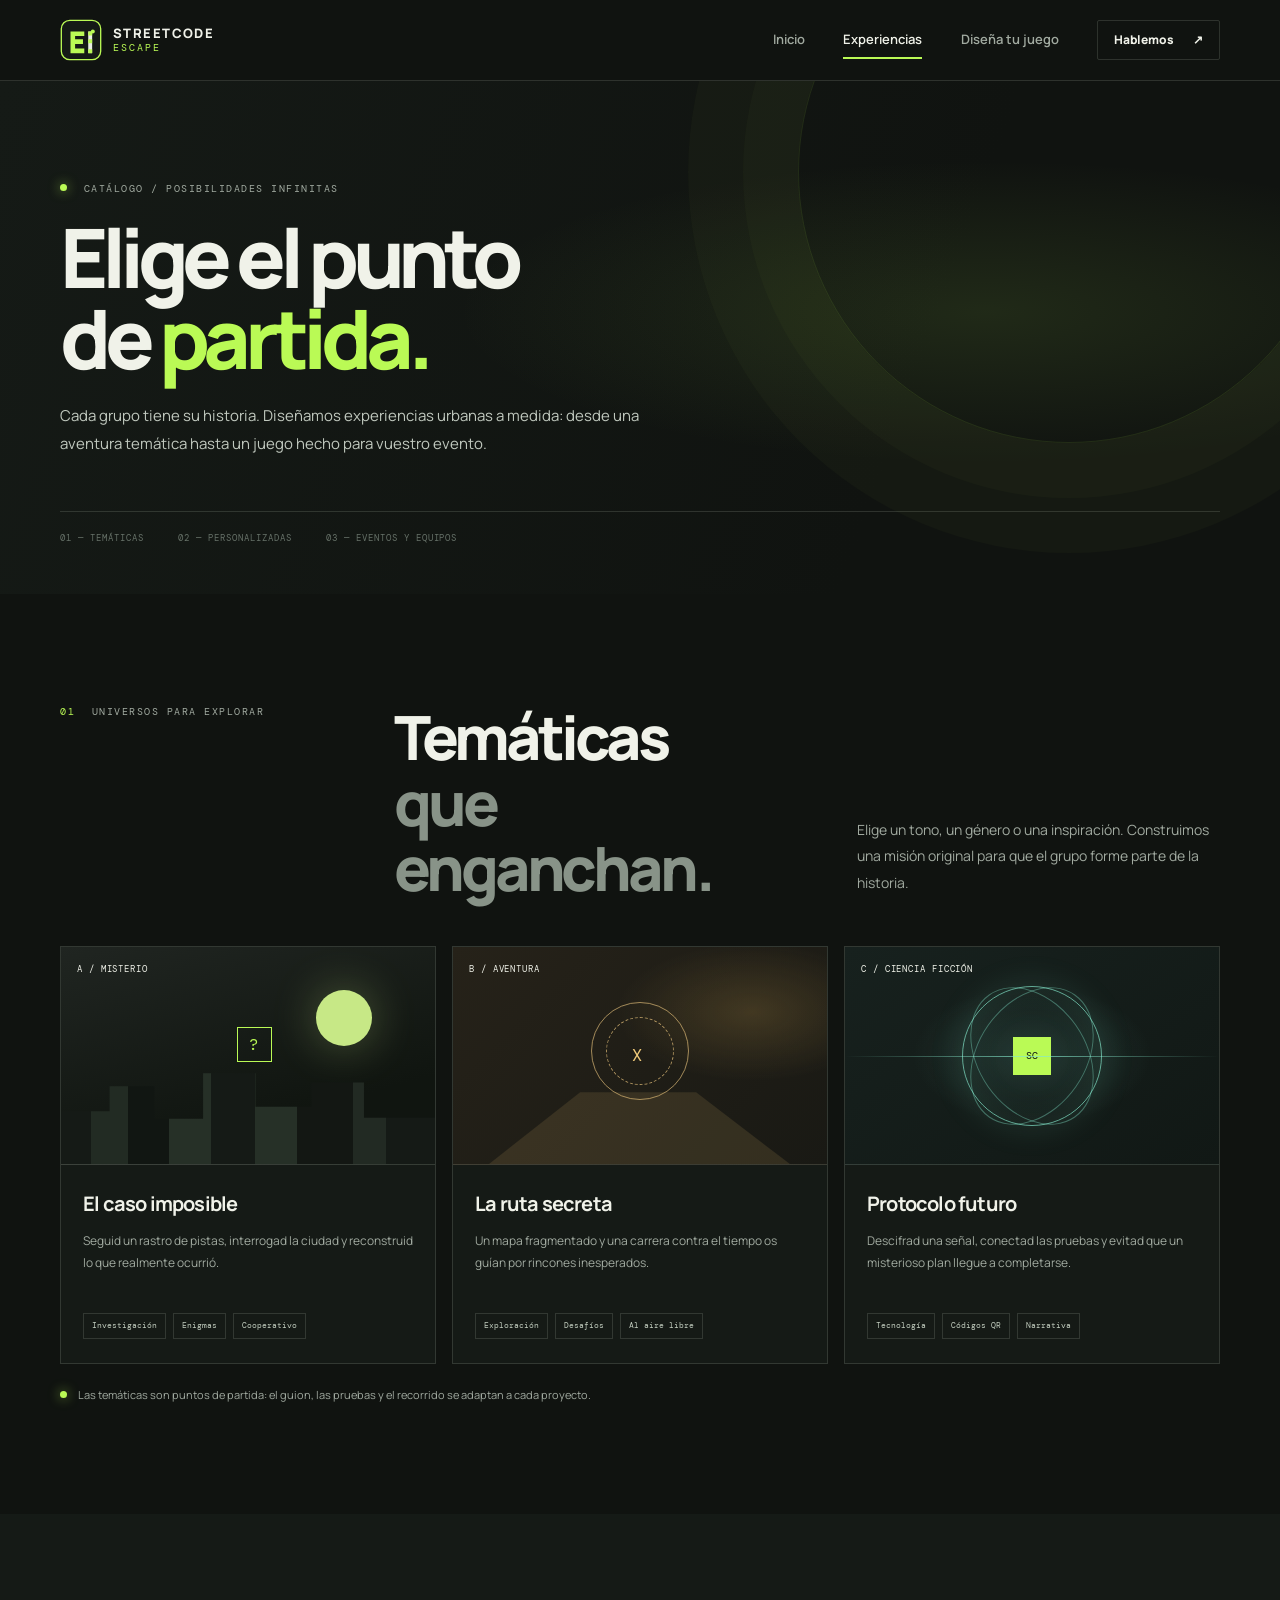
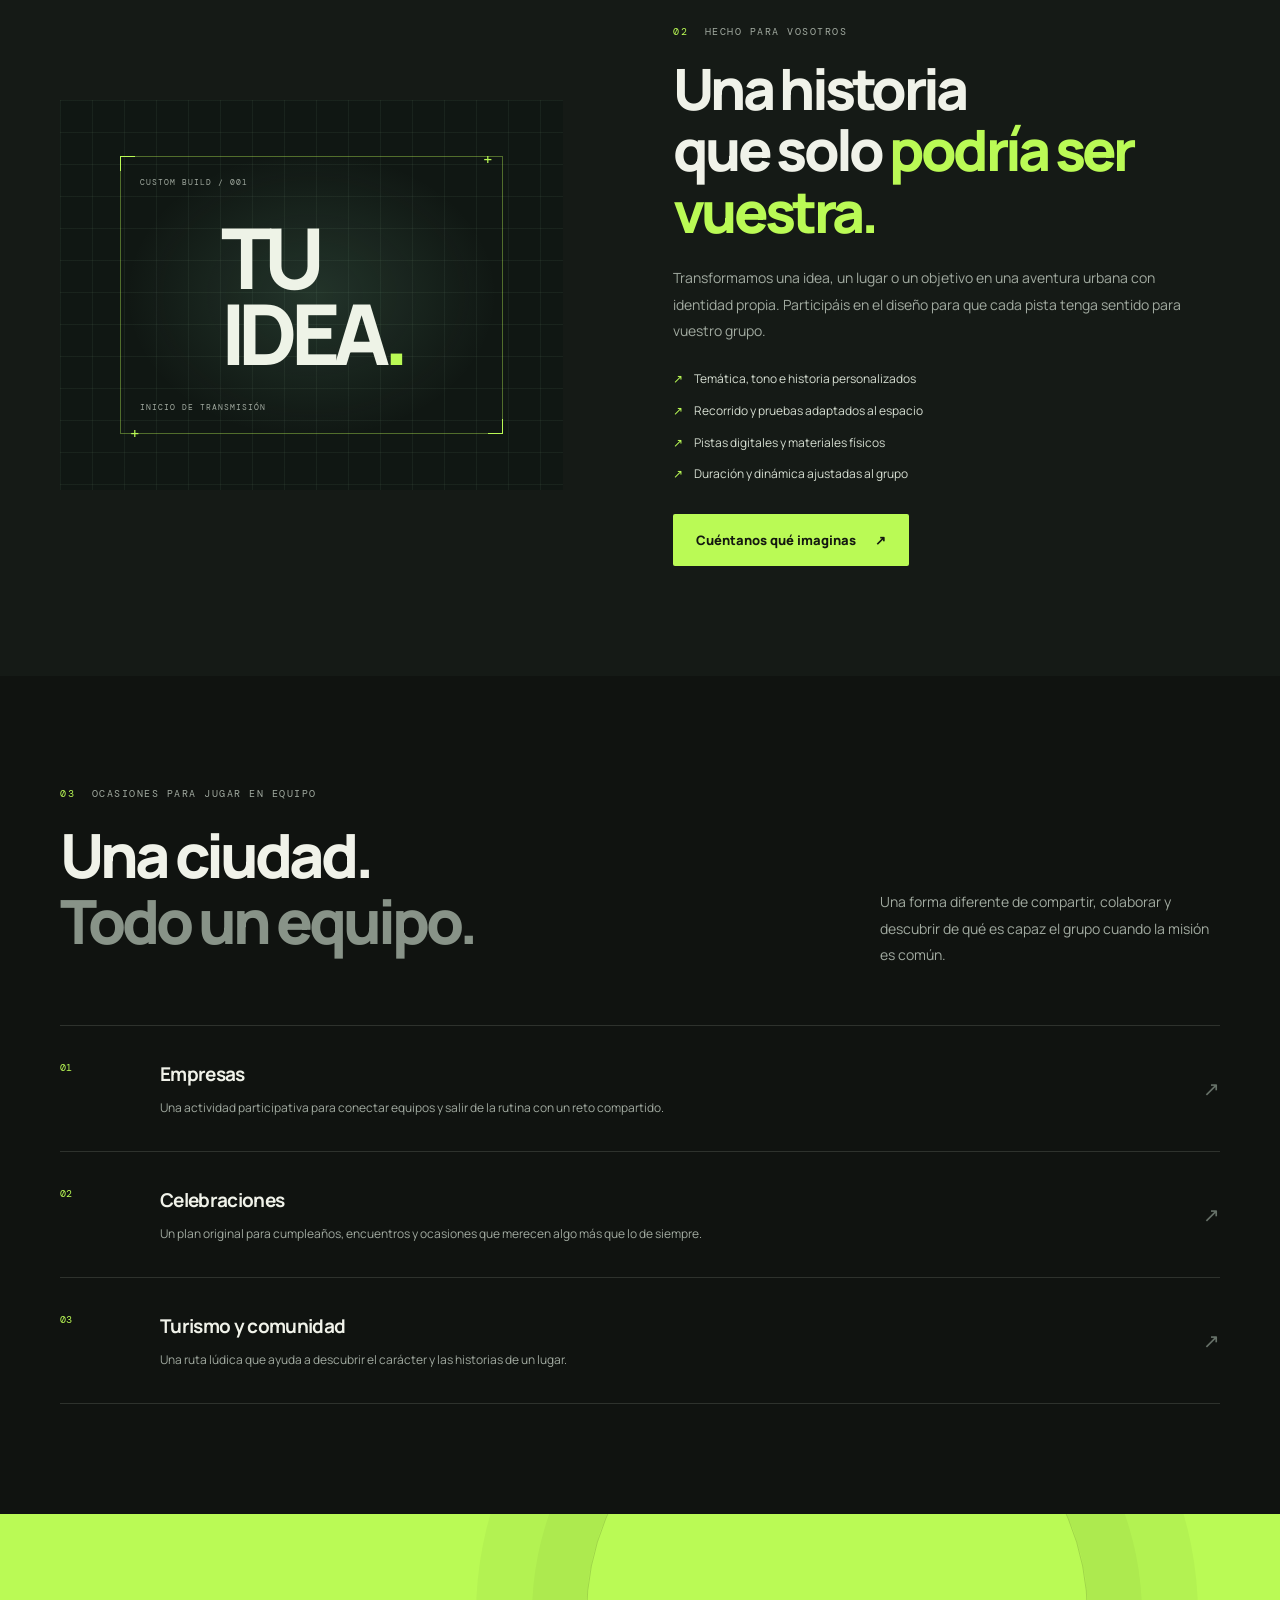
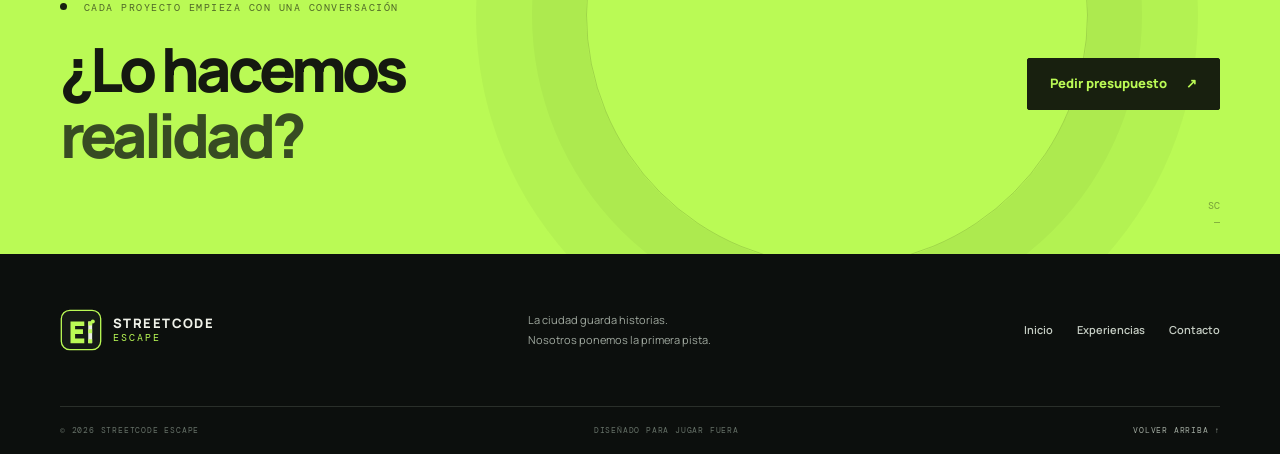
==== catalogo.html @ 69c8ee22 "Initial StreetCode Escape website Co-authored-by: Copilot <223556219+Copilot@users.noreply.github.co" ====
<!doctype html>
<html lang="es">
  <head>
    <meta charset="utf-8">
    <meta name="viewport" content="width=device-width, initial-scale=1">
    <meta name="theme-color" content="#101310">
    <meta name="description" content="Explora las opciones de StreetCode Escape: aventuras temáticas, juegos personalizados y experiencias para empresas y eventos.">
    <title>Experiencias | StreetCode Escape</title>
    <link rel="icon" href="assets/img/streetcode-mark.svg" type="image/svg+xml">
    <link rel="preconnect" href="https://fonts.googleapis.com">
    <link rel="preconnect" href="https://fonts.gstatic.com" crossorigin>
    <link href="https://fonts.googleapis.com/css2?family=DM+Mono:wght@400;500&family=Manrope:wght@400;500;600;700;800&display=swap" rel="stylesheet">
    <link rel="stylesheet" href="css/style.css">
    <script src="js/main.js" defer></script>
  </head>
  <body>
    <a class="skip-link" href="#contenido">Saltar al contenido</a>
    <header class="site-header">
      <div class="container header-inner">
        <a class="brand" href="index.html" aria-label="StreetCode Escape, inicio"><img class="brand-mark" src="assets/img/streetcode-mark.svg" alt="" width="42" height="42"><span class="brand-name">STREETCODE<span>ESCAPE</span></span></a>
        <button class="menu-toggle" type="button" aria-expanded="false" aria-controls="site-nav" aria-label="Abrir menú"><span></span><span></span><span></span></button>
        <nav class="site-nav" id="site-nav" aria-label="Navegación principal"><a class="nav-link" href="index.html">Inicio</a><a class="nav-link is-current" href="catalogo.html" aria-current="page">Experiencias</a><a class="nav-link" href="contacto.html">Diseña tu juego</a><a class="button button-small button-outline nav-cta" href="contacto.html">Hablemos <span aria-hidden="true">↗</span></a></nav>
      </div>
    </header>
    <main id="contenido">
      <section class="page-hero">
        <div class="container page-hero-inner"><p class="eyebrow"><span class="signal-dot"></span> CATÁLOGO / POSIBILIDADES INFINITAS</p><h1>Elige el punto<br>de <span class="text-accent">partida.</span></h1><p class="hero-lede">Cada grupo tiene su historia. Diseñamos experiencias urbanas a medida: desde una aventura temática hasta un juego hecho para vuestro evento.</p><div class="page-hero-meta"><span>01 — TEMÁTICAS</span><span>02 — PERSONALIZADAS</span><span>03 — EVENTOS Y EQUIPOS</span></div></div>
      </section>
      <section class="catalog-section section-pad" id="tematicas">
        <div class="container">
          <div class="catalog-block-heading" data-reveal><p class="eyebrow"><span>01</span> UNIVERSOS PARA EXPLORAR</p><h2>Temáticas<br><span class="text-muted">que enganchan.</span></h2><p class="section-copy">Elige un tono, un género o una inspiración. Construimos una misión original para que el grupo forme parte de la historia.</p></div>
          <div class="catalog-grid">
            <article class="catalog-card"><span class="catalog-index">A / MISTERIO</span><div class="catalog-visual catalog-visual-mystery"><span class="visual-moon"></span><span class="visual-building"></span><span class="visual-signal">?</span></div><div class="catalog-card-copy"><h3>El caso imposible</h3><p>Seguid un rastro de pistas, interrogad la ciudad y reconstruid lo que realmente ocurrió.</p><ul class="tag-list"><li>Investigación</li><li>Enigmas</li><li>Cooperativo</li></ul></div></article>
            <article class="catalog-card"><span class="catalog-index">B / AVENTURA</span><div class="catalog-visual catalog-visual-adventure"><span class="adventure-sun"></span><span class="adventure-path"></span><span class="adventure-marker">X</span></div><div class="catalog-card-copy"><h3>La ruta secreta</h3><p>Un mapa fragmentado y una carrera contra el tiempo os guían por rincones inesperados.</p><ul class="tag-list"><li>Exploración</li><li>Desafíos</li><li>Al aire libre</li></ul></div></article>
            <article class="catalog-card"><span class="catalog-index">C / CIENCIA FICCIÓN</span><div class="catalog-visual catalog-visual-future"><span class="future-ring"></span><span class="future-core">SC</span><span class="future-beam"></span></div><div class="catalog-card-copy"><h3>Protocolo futuro</h3><p>Descifrad una señal, conectad las pruebas y evitad que un misterioso plan llegue a completarse.</p><ul class="tag-list"><li>Tecnología</li><li>Códigos QR</li><li>Narrativa</li></ul></div></article>
          </div>
          <p class="catalog-note"><span class="signal-dot"></span> Las temáticas son puntos de partida: el guion, las pruebas y el recorrido se adaptan a cada proyecto.</p>
        </div>
      </section>
      <section class="custom-section section-pad" id="personalizado">
        <div class="container custom-layout">
          <div class="custom-art" aria-hidden="true"><span class="custom-cross cross-one">+</span><span class="custom-cross cross-two">+</span><div class="custom-art-frame"><span class="custom-art-label">CUSTOM BUILD / 001</span><span class="custom-art-big">TU<br>IDEA<span>.</span></span><span class="custom-art-bottom">INICIO DE TRANSMISIÓN</span></div></div>
          <div class="custom-copy" data-reveal><p class="eyebrow"><span>02</span> HECHO PARA VOSOTROS</p><h2>Una historia<br>que solo <span class="text-accent">podría ser vuestra.</span></h2><p class="section-copy">Transformamos una idea, un lugar o un objetivo en una aventura urbana con identidad propia. Participáis en el diseño para que cada pista tenga sentido para vuestro grupo.</p><ul class="check-list"><li>Temática, tono e historia personalizados</li><li>Recorrido y pruebas adaptados al espacio</li><li>Pistas digitales y materiales físicos</li><li>Duración y dinámica ajustadas al grupo</li></ul><a class="button button-primary" href="contacto.html">Cuéntanos qué imaginas <span aria-hidden="true">↗</span></a></div>
        </div>
      </section>
      <section class="events-section section-pad" id="eventos">
        <div class="container">
          <div class="section-heading" data-reveal><div><p class="eyebrow"><span>03</span> OCASIONES PARA JUGAR EN EQUIPO</p><h2>Una ciudad.<br><span class="text-muted">Todo un equipo.</span></h2></div><p class="section-copy">Una forma diferente de compartir, colaborar y descubrir de qué es capaz el grupo cuando la misión es común.</p></div>
          <div class="event-grid">
            <article class="event-card"><span class="event-number">01</span><div><h3>Empresas</h3><p>Una actividad participativa para conectar equipos y salir de la rutina con un reto compartido.</p></div><span class="event-symbol" aria-hidden="true">↗</span></article>
            <article class="event-card"><span class="event-number">02</span><div><h3>Celebraciones</h3><p>Un plan original para cumpleaños, encuentros y ocasiones que merecen algo más que lo de siempre.</p></div><span class="event-symbol" aria-hidden="true">↗</span></article>
            <article class="event-card"><span class="event-number">03</span><div><h3>Turismo y comunidad</h3><p>Una ruta lúdica que ayuda a descubrir el carácter y las historias de un lugar.</p></div><span class="event-symbol" aria-hidden="true">↗</span></article>
          </div>
        </div>
      </section>
      <section class="cta-section"><div class="container cta-inner" data-reveal><div><p class="eyebrow"><span class="signal-dot"></span> CADA PROYECTO EMPIEZA CON UNA CONVERSACIÓN</p><h2>¿Lo hacemos<br><span class="text-accent">realidad?</span></h2></div><a class="button button-primary" href="contacto.html">Pedir presupuesto <span aria-hidden="true">↗</span></a><span class="cta-mark" aria-hidden="true">SC<br>—</span></div></section>
    </main>
    <footer class="site-footer"><div class="container footer-main"><a class="brand footer-brand" href="index.html"><img class="brand-mark" src="assets/img/streetcode-mark.svg" alt="" width="42" height="42"><span class="brand-name">STREETCODE<span>ESCAPE</span></span></a><p>La ciudad guarda historias.<br>Nosotros ponemos la primera pista.</p><nav class="footer-nav" aria-label="Navegación del pie de página"><a href="index.html">Inicio</a><a href="catalogo.html">Experiencias</a><a href="contacto.html">Contacto</a></nav></div><div class="container footer-bottom"><span>© <span data-year>2026</span> STREETCODE ESCAPE</span><span>DISEÑADO PARA JUGAR FUERA</span><a href="#contenido">VOLVER ARRIBA ↑</a></div></footer>
  </body>
</html>
---- css/style.css ----
:root {
  color-scheme: dark;
  --bg: #101310;
  --bg-soft: #151a16;
  --surface: #191e1a;
  --surface-raised: #202720;
  --text: #f0f2e9;
  --muted: #a1aaa0;
  --dim: #667168;
  --accent: #bafa55;
  --accent-strong: #d4ff86;
  --line: rgba(223, 237, 218, .14);
  --mono: "DM Mono", "Courier New", monospace;
  --sans: "Manrope", "Segoe UI", sans-serif;
  --container: 1160px;
}

* { box-sizing: border-box; }
html { scroll-behavior: smooth; scroll-padding-top: 88px; }
body { min-width: 320px; margin: 0; background: var(--bg); color: var(--text); font-family: var(--sans); font-size: 16px; line-height: 1.65; -webkit-font-smoothing: antialiased; }
body.menu-open { overflow: hidden; }
a { color: inherit; text-decoration: none; }
button, input, select, textarea { font: inherit; }
button, a { -webkit-tap-highlight-color: transparent; }
button:focus-visible, a:focus-visible, input:focus-visible, textarea:focus-visible, select:focus-visible { outline: 2px solid var(--accent); outline-offset: 4px; }
::selection { background: var(--accent); color: var(--bg); }
.container { width: min(var(--container), calc(100% - 64px)); margin-inline: auto; }
.skip-link { position: fixed; z-index: 1000; top: 12px; left: 12px; transform: translateY(-150%); padding: 10px 15px; background: var(--accent); color: var(--bg); font-weight: 800; }
.skip-link:focus { transform: translateY(0); }

.site-header { position: relative; z-index: 20; border-bottom: 1px solid var(--line); background: rgba(16, 19, 16, .96); }
.header-inner { min-height: 80px; display: flex; align-items: center; justify-content: space-between; gap: 30px; }
.brand { display: inline-flex; align-items: center; gap: 11px; flex-shrink: 0; }
.brand-mark { width: 42px; height: 42px; }
.brand-name { display: grid; gap: 1px; font-size: 13px; font-weight: 800; letter-spacing: .11em; line-height: 1.15; }
.brand-name span { color: var(--accent); font-family: var(--mono); font-size: 10px; font-weight: 400; letter-spacing: .2em; }
.site-nav { display: flex; align-items: center; gap: clamp(20px, 3vw, 42px); }
.nav-link { position: relative; padding-block: 10px; color: var(--muted); font-size: 13px; font-weight: 600; transition: color .2s ease; }
.nav-link:hover, .nav-link.is-current { color: var(--text); }
.nav-link.is-current::after { position: absolute; right: 0; bottom: 2px; left: 0; height: 2px; background: var(--accent); content: ""; }
.button { min-height: 52px; display: inline-flex; align-items: center; justify-content: center; gap: 19px; padding: 0 22px; border: 1px solid transparent; border-radius: 2px; font-size: 13px; font-weight: 800; transition: background .2s ease, border-color .2s ease, color .2s ease, transform .2s ease; }
.button:hover { transform: translateY(-2px); }
.button-primary { background: var(--accent); color: #141810; }
.button-primary:hover { background: var(--accent-strong); }
.button-outline { border-color: var(--line); color: var(--text); }
.button-outline:hover { border-color: var(--accent); color: var(--accent); }
.button-small { min-height: 40px; padding-inline: 16px; font-size: 12px; }
.menu-toggle { display: none; }

.hero { position: relative; overflow: hidden; min-height: 650px; display: flex; flex-direction: column; justify-content: center; border-bottom: 1px solid var(--line); }
.hero-grid { position: absolute; inset: 0 0 0 41%; opacity: .23; background-image: linear-gradient(rgba(179, 250, 85, .09) 1px, transparent 1px), linear-gradient(90deg, rgba(179, 250, 85, .09) 1px, transparent 1px); background-size: 58px 58px; mask-image: linear-gradient(90deg, transparent, black 38%, black); }
.hero::after { position: absolute; inset: 0; background: radial-gradient(ellipse at 77% 47%, rgba(109, 151, 53, .12), transparent 39%), linear-gradient(90deg, var(--bg) 0%, rgba(16, 19, 16, .97) 31%, rgba(16, 19, 16, .23) 100%); content: ""; pointer-events: none; }
.hero-layout { position: relative; z-index: 1; display: grid; grid-template-columns: 1fr .93fr; align-items: center; gap: 34px; padding-block: 70px 96px; }
.hero-copy { position: relative; z-index: 2; max-width: 590px; }
.eyebrow { margin: 0 0 20px; color: var(--muted); font-family: var(--mono); font-size: 10px; letter-spacing: .15em; line-height: 1.6; }
.eyebrow > span:first-child:not(.signal-dot) { margin-right: 9px; color: var(--accent); }
.signal-dot { display: inline-block; width: 7px; height: 7px; margin-right: 9px; border-radius: 50%; background: var(--accent); box-shadow: 0 0 12px rgba(186, 250, 85, .65); vertical-align: 1px; }
h1, h2, h3, p { margin-top: 0; }
h1, h2, h3 { text-wrap: balance; }
.hero h1, .page-hero h1 { margin-bottom: 23px; font-size: clamp(56px, 7.2vw, 92px); font-weight: 800; letter-spacing: -.075em; line-height: .99; }
.text-accent { color: var(--accent); }
.text-muted { color: #889388; }
.hero-lede { max-width: 500px; margin-bottom: 30px; color: #c0c8be; font-size: 15px; line-height: 1.85; }
.hero-actions { display: flex; flex-wrap: wrap; align-items: center; gap: 26px; }
.text-link { display: inline-flex; align-items: center; gap: 12px; color: #e2e8de; font-size: 12px; font-weight: 700; transition: color .2s ease; }
.text-link:hover, .card-link:hover { color: var(--accent); }
.hero-note { display: flex; align-items: center; gap: 12px; margin-top: 48px; color: var(--muted); font-family: var(--mono); font-size: 10px; }
.note-line { width: 34px; height: 1px; background: var(--accent); }
.hero-visual { position: relative; min-height: 450px; }
.visual-orbit { position: absolute; top: 50%; left: 50%; border: 1px solid rgba(186, 250, 85, .15); border-radius: 50%; transform: translate(-50%, -50%); }
.orbit-one { width: 390px; height: 390px; }
.orbit-two { width: 270px; height: 270px; border-style: dashed; opacity: .65; }
.route { position: absolute; height: 1px; transform-origin: left; background: linear-gradient(90deg, rgba(186, 250, 85, .8), rgba(186, 250, 85, .14)); }
.route-one { top: 28%; left: 19%; width: 59%; transform: rotate(32deg); }
.route-two { top: 72%; left: 19%; width: 61%; transform: rotate(-29deg); }
.route-three { top: 27%; left: 78%; width: 43%; transform: rotate(105deg); }
.map-pin { position: absolute; z-index: 1; width: 38px; height: 38px; display: grid; place-items: center; border: 1px solid var(--accent); border-radius: 50%; background: var(--bg); color: var(--accent); font-family: var(--mono); font-size: 10px; box-shadow: 0 0 24px rgba(186, 250, 85, .19); }
.pin-one { top: 22%; left: 17%; }
.pin-two { top: 68%; left: 77%; }
.pin-three { top: 14%; left: 75%; }
.qr-card { position: absolute; z-index: 2; top: 50%; left: 50%; width: 252px; padding: 14px; border: 1px solid rgba(207, 228, 194, .27); background: rgba(23, 29, 23, .95); box-shadow: 0 25px 90px rgba(0, 0, 0, .43); transform: translate(-50%, -50%) rotate(-3deg); }
.qr-card-top, .qr-card-bottom { display: flex; justify-content: space-between; gap: 8px; color: var(--muted); font-family: var(--mono); font-size: 7px; letter-spacing: .07em; }
.qr-live { color: var(--accent); }
.qr-art { position: relative; width: 178px; height: 178px; margin: 16px auto; overflow: hidden; background: #e8eddf; }
.qr-art::before { position: absolute; inset: 0; background-image: linear-gradient(90deg, transparent 48%, rgba(18, 27, 18, .12) 49%, rgba(18, 27, 18, .12) 52%, transparent 53%), linear-gradient(transparent 48%, rgba(18, 27, 18, .12) 49%, rgba(18, 27, 18, .12) 52%, transparent 53%); background-size: 16px 16px; content: ""; }
.qr-corner { position: absolute; z-index: 1; width: 38px; height: 38px; border: 7px solid #172019; }
.qr-corner::after { position: absolute; inset: 6px; background: #172019; content: ""; }
.corner-tl { top: 12px; left: 12px; }
.corner-tr { top: 12px; right: 12px; }
.corner-bl { bottom: 12px; left: 12px; }
.qr-pixels { position: absolute; top: 62px; right: 15px; bottom: 15px; left: 62px; background: repeating-conic-gradient(#172019 0 25%, transparent 0 50%) 0 0 / 16px 16px; }
.qr-center { position: absolute; z-index: 2; top: 50%; left: 50%; width: 32px; height: 32px; display: grid; place-items: center; border: 2px solid #172019; background: var(--accent); color: #172019; font-size: 10px; font-weight: 800; transform: translate(-50%, -50%); }
.visual-crosshair { position: absolute; color: var(--accent); font-family: var(--mono); font-size: 19px; opacity: .8; }
.crosshair-one { top: 14%; right: 19%; }
.crosshair-two { bottom: 13%; left: 12%; }
.map-label { position: absolute; display: grid; gap: 3px; color: var(--dim); font-family: var(--mono); font-size: 8px; letter-spacing: .09em; }
.map-label span { color: var(--muted); }
.map-label-top { top: 5%; left: 28%; }
.map-label-bottom { right: 4%; bottom: 6%; }
.map-label-bottom span { color: var(--accent); }
.hero-bottom { position: absolute; z-index: 2; right: 0; bottom: 0; left: 0; display: flex; align-items: center; justify-content: space-between; padding-block: 19px; border-top: 1px solid var(--line); color: var(--dim); font-family: var(--mono); font-size: 8px; letter-spacing: .12em; }
.scroll-mark { color: var(--accent); font-size: 15px; }

.section-pad { padding-block: 110px; }
.intro-section { background: #151a16; }
.intro-layout { display: grid; grid-template-columns: .75fr 1.5fr .7fr; align-items: start; gap: 44px; }
.section-index { padding-top: 9px; }
.intro-layout h2, .section-heading h2, .catalog-block-heading h2, .custom-copy h2, .contact-aside h2, .cta-inner h2 { margin-bottom: 23px; font-size: clamp(38px, 5vw, 61px); font-weight: 800; letter-spacing: -.065em; line-height: 1.08; }
.section-copy { max-width: 520px; margin-bottom: 0; color: var(--muted); font-size: 14px; line-height: 1.9; }
.intro-aside { align-self: end; padding-top: 23px; border-top: 1px solid var(--line); }
.aside-symbol { color: var(--accent); font-size: 24px; }
.intro-aside p, .contact-aside-note p { margin: 12px 0 0; color: #c5cec2; font-size: 12px; line-height: 1.8; }
.how-section { background: var(--bg); }
.section-heading { display: flex; align-items: end; justify-content: space-between; gap: 40px; margin-bottom: 48px; }
.section-heading .section-copy { max-width: 340px; padding-bottom: 8px; }
.steps-grid { display: grid; grid-template-columns: repeat(4, 1fr); border: 1px solid var(--line); }
.step-card { position: relative; min-height: 292px; padding: 26px 23px 24px; border-right: 1px solid var(--line); transition: background .25s ease; }
.step-card:last-child { border-right: 0; }
.step-card:hover { background: var(--surface); }
.step-number { color: var(--dim); font-family: var(--mono); font-size: 9px; letter-spacing: .12em; }
.step-icon { position: relative; width: 54px; height: 54px; display: grid; place-items: center; margin-block: 31px 25px; border: 1px solid rgba(186, 250, 85, .46); color: var(--accent); }
.icon-qr { grid-template-columns: 12px 12px; grid-template-rows: 12px 12px; gap: 5px; align-content: center; justify-content: center; }
.icon-qr span { width: 12px; height: 12px; border: 3px solid var(--accent); }
.icon-qr span:nth-child(4) { background: var(--accent); }
.icon-pin span { width: 20px; height: 20px; border: 2px solid var(--accent); border-radius: 50% 50% 50% 0; transform: rotate(-45deg); }
.icon-pin span::after { display: block; width: 6px; height: 6px; margin: 5px; border-radius: 50%; background: var(--accent); content: ""; }
.icon-code { display: flex; gap: 4px; font-family: var(--mono); font-size: 22px; }
.icon-code i { width: 3px; height: 15px; background: var(--accent); }
.icon-flag span { font-size: 24px; }
.step-card h3 { margin-bottom: 10px; font-size: 17px; font-weight: 700; letter-spacing: -.03em; }
.step-card p { max-width: 230px; margin-bottom: 0; color: var(--muted); font-size: 12px; line-height: 1.8; }
.step-arrow { position: absolute; top: 25px; right: 23px; color: var(--dim); font-size: 16px; }

.experience-section { background: #151a16; }
.experience-heading { align-items: end; }
.experience-grid { display: grid; grid-template-columns: repeat(3, 1fr); gap: 16px; }
.experience-card { overflow: hidden; border: 1px solid var(--line); background: #111511; }
.experience-art { position: relative; height: 215px; overflow: hidden; border-bottom: 1px solid var(--line); }
.art-cinema { background: radial-gradient(ellipse at 72% 38%, rgba(202, 137, 57, .27), transparent 27%), linear-gradient(135deg, #23251d, #181915 60%, #30251c); }
.art-orbit { position: absolute; top: 50%; left: 52%; width: 126px; height: 126px; border: 1px solid rgba(232, 174, 88, .7); border-radius: 50%; transform: translate(-50%, -50%); box-shadow: 0 0 36px rgba(232, 174, 88, .13), inset 0 0 25px rgba(232, 174, 88, .12); }
.art-orbit::after { position: absolute; inset: 20px; border: 1px dashed rgba(232, 174, 88, .6); border-radius: 50%; content: ""; }
.art-star { position: absolute; top: 26%; left: 47%; color: #ecc278; font-size: 28px; }
.art-code { position: absolute; right: 14px; bottom: 13px; left: 14px; color: rgba(231, 225, 201, .58); font-family: var(--mono); font-size: 8px; letter-spacing: .12em; }
.art-custom { background: radial-gradient(ellipse at 48% 49%, rgba(129, 232, 203, .14), transparent 29%), linear-gradient(135deg, #15221f, #1a2823 52%, #16201d); }
.custom-ring { position: absolute; top: 50%; left: 51%; width: 142px; height: 142px; border: 1px solid rgba(130, 242, 201, .65); border-radius: 50%; transform: translate(-50%, -50%); box-shadow: 0 0 38px rgba(130, 242, 201, .12); }
.custom-ring::before, .custom-ring::after { position: absolute; inset: 13px -7px; border: 1px solid rgba(130, 242, 201, .32); border-radius: 50%; content: ""; transform: rotate(47deg); }
.custom-ring::after { transform: rotate(-47deg); }
.custom-star { position: absolute; top: 39%; left: 48%; color: #a1f1d0; font-size: 25px; }
.art-team { background: radial-gradient(ellipse at 52% 47%, rgba(150, 130, 255, .16), transparent 38%), linear-gradient(135deg, #191928, #202030 50%, #171721); }
.team-orbit { position: absolute; top: 51%; left: 50%; width: 150px; height: 72px; border: 1px solid rgba(168, 156, 255, .58); border-radius: 50%; transform: translate(-50%, -50%) rotate(-28deg); }
.orbit-b { transform: translate(-50%, -50%) rotate(43deg); }
.team-point { position: absolute; width: 8px; height: 8px; border-radius: 50%; background: #b5aaff; box-shadow: 0 0 16px #9c8bff; }
.point-a { top: 30%; left: 34%; }.point-b { top: 61%; left: 65%; }.point-c { top: 32%; left: 67%; }
.experience-info { position: relative; min-height: 247px; padding: 22px 22px 21px; }
.experience-info > div { padding-right: 36px; }
.experience-info .eyebrow { margin-bottom: 8px; font-size: 8px; }
.experience-info h3 { margin-bottom: 13px; font-size: 20px; letter-spacing: -.045em; }
.experience-info > p { min-height: 61px; margin-bottom: 21px; color: var(--muted); font-size: 12px; line-height: 1.75; }
.experience-number { position: absolute; top: 21px; right: 21px; color: var(--dim); font-family: var(--mono); font-size: 11px; }
.card-link { display: inline-flex; gap: 12px; color: var(--text); font-size: 11px; font-weight: 700; transition: color .2s ease; }

.cta-section { position: relative; overflow: hidden; background: var(--accent); color: #151910; }
.cta-section::after { position: absolute; top: -150px; right: 15%; width: 500px; height: 500px; border: 1px solid rgba(25, 38, 17, .17); border-radius: 50%; box-shadow: 0 0 0 54px rgba(25, 38, 17, .035), 0 0 0 110px rgba(25, 38, 17, .035); content: ""; }
.cta-inner { position: relative; z-index: 1; min-height: 340px; display: flex; align-items: center; justify-content: space-between; gap: 35px; padding-block: 70px; }
.cta-inner .eyebrow { color: rgba(21, 25, 16, .65); }
.cta-inner .signal-dot { background: #17200f; box-shadow: none; }
.cta-inner h2 { margin-bottom: 0; }
.cta-inner .text-accent { color: #374b23; }
.cta-inner .button-primary { border: 1px solid #18200f; background: #18200f; color: var(--accent); }
.cta-inner .button-primary:hover { background: #2b391c; }
.cta-mark { position: absolute; right: 0; bottom: 23px; color: rgba(21, 25, 16, .4); font-family: var(--mono); font-size: 10px; line-height: 1.7; text-align: right; }

.site-footer { background: #0c0f0d; }
.footer-main { min-height: 152px; display: flex; align-items: center; justify-content: space-between; gap: 32px; padding-block: 32px; }
.footer-main > p { margin: 0; color: var(--muted); font-size: 11px; line-height: 1.8; }
.footer-nav { display: flex; gap: 24px; color: #c6cec4; font-size: 11px; font-weight: 600; }
.footer-nav a:hover { color: var(--accent); }
.footer-bottom { display: flex; justify-content: space-between; gap: 20px; padding-block: 17px; border-top: 1px solid var(--line); color: var(--dim); font-family: var(--mono); font-size: 8px; letter-spacing: .1em; }
.footer-bottom a { color: var(--muted); }
.footer-bottom a:hover { color: var(--accent); }

.page-hero { position: relative; overflow: hidden; background: radial-gradient(ellipse at 77% 45%, rgba(143, 194, 75, .13), transparent 38%), linear-gradient(110deg, #151a16, var(--bg) 70%); }
.page-hero::after { position: absolute; top: -180px; right: -60px; width: 540px; height: 540px; border: 1px solid rgba(186, 250, 85, .1); border-radius: 50%; box-shadow: 0 0 0 55px rgba(186, 250, 85, .025), 0 0 0 110px rgba(186, 250, 85, .025); content: ""; }
.page-hero-inner { position: relative; z-index: 1; padding-block: 100px 48px; }
.page-hero h1 { max-width: 800px; font-size: clamp(54px, 7vw, 82px); }
.page-hero .hero-lede { max-width: 610px; }
.page-hero-meta { display: flex; flex-wrap: wrap; gap: 14px 34px; margin-top: 53px; padding-top: 19px; border-top: 1px solid var(--line); color: var(--dim); font-family: var(--mono); font-size: 9px; letter-spacing: .11em; }
.catalog-section { background: var(--bg); }
.catalog-block-heading { display: grid; grid-template-columns: .7fr 1fr .85fr; align-items: end; gap: 35px; margin-bottom: 45px; }
.catalog-block-heading .eyebrow { align-self: start; }
.catalog-block-heading h2 { margin-bottom: 0; }
.catalog-block-heading .section-copy { max-width: 360px; padding-bottom: 5px; }
.catalog-grid { display: grid; grid-template-columns: repeat(3, 1fr); gap: 16px; }
.catalog-card { position: relative; overflow: hidden; border: 1px solid var(--line); background: #151a16; }
.catalog-index { position: absolute; z-index: 1; top: 15px; left: 16px; color: var(--text); font-family: var(--mono); font-size: 9px; letter-spacing: .1em; }
.catalog-visual { position: relative; height: 218px; overflow: hidden; border-bottom: 1px solid var(--line); }
.catalog-visual-mystery { background: linear-gradient(165deg, #202521, #101510 72%); }
.visual-moon { position: absolute; top: 43px; right: 63px; width: 56px; height: 56px; border-radius: 50%; background: #c7e886; box-shadow: 0 0 45px rgba(199, 232, 134, .32); }
.visual-building { position: absolute; right: 0; bottom: 0; left: 0; height: 93px; background: linear-gradient(90deg, #151a16 0 8%, #222b23 8% 18%, #111612 18% 29%, #263027 29% 40%, #151a16 40% 52%, #263027 52% 63%, #131713 63% 78%, #222a23 78% 87%, #151a16 87%); clip-path: polygon(0 43%, 13% 43%, 13% 16%, 25% 16%, 25% 51%, 38% 51%, 38% 2%, 52% 2%, 52% 38%, 67% 38%, 67% 12%, 81% 12%, 81% 50%, 100% 50%, 100% 100%, 0 100%); }
.visual-signal { position: absolute; top: 80px; left: 47%; display: grid; width: 35px; height: 35px; place-items: center; border: 1px solid var(--accent); color: var(--accent); font-family: var(--mono); }
.catalog-visual-adventure { background: radial-gradient(ellipse at 80% 30%, rgba(192, 153, 75, .22), transparent 32%), linear-gradient(135deg, #262219, #191914); }
.adventure-sun { position: absolute; top: 55px; left: 50%; width: 98px; height: 98px; border: 1px solid rgba(232, 195, 125, .65); border-radius: 50%; transform: translateX(-50%); }
.adventure-sun::after { position: absolute; inset: 14px; border: 1px dashed rgba(232, 195, 125, .7); border-radius: 50%; content: ""; }
.adventure-path { position: absolute; right: 0; bottom: -28px; left: 0; height: 100px; background: rgba(221, 186, 112, .13); clip-path: polygon(34% 0, 65% 0, 100% 100%, 0 100%); }
.adventure-marker { position: absolute; top: 94px; left: calc(50% - 8px); color: #f0ca79; font-family: var(--mono); font-size: 17px; }
.catalog-visual-future { background: radial-gradient(ellipse at center, rgba(108, 193, 175, .17), transparent 45%), linear-gradient(145deg, #17211e, #111815); }
.future-ring { position: absolute; top: 50%; left: 50%; width: 140px; height: 140px; border: 1px solid rgba(133, 232, 204, .7); border-radius: 50%; transform: translate(-50%, -50%); box-shadow: 0 0 35px rgba(133, 232, 204, .13), inset 0 0 35px rgba(133, 232, 204, .1); }
.future-ring::before, .future-ring::after { position: absolute; inset: 15px -6px; border: 1px solid rgba(133, 232, 204, .38); border-radius: 50%; content: ""; transform: rotate(55deg); }
.future-ring::after { transform: rotate(-55deg); }
.future-core { position: absolute; top: 50%; left: 50%; display: grid; width: 38px; height: 38px; place-items: center; background: var(--accent); color: #111815; font-family: var(--mono); font-size: 10px; transform: translate(-50%, -50%); }
.future-beam { position: absolute; top: 50%; left: 0; width: 100%; height: 1px; background: linear-gradient(90deg, transparent, rgba(133, 232, 204, .7), transparent); }
.catalog-card-copy { padding: 22px 22px 24px; }
.catalog-card-copy h3 { margin-bottom: 10px; font-size: 20px; letter-spacing: -.04em; }
.catalog-card-copy p { min-height: 64px; margin-bottom: 19px; color: var(--muted); font-size: 12px; line-height: 1.8; }
.tag-list { display: flex; flex-wrap: wrap; gap: 7px; margin: 0; padding: 0; list-style: none; }
.tag-list li { padding: 5px 8px; border: 1px solid var(--line); color: #c3cec0; font-family: var(--mono); font-size: 8px; }
.catalog-note { margin: 22px 0 0; color: var(--muted); font-size: 11px; }
.custom-section { background: #151a16; }
.custom-layout { display: grid; grid-template-columns: .92fr 1fr; align-items: center; gap: clamp(50px, 9vw, 110px); }
.custom-art { position: relative; min-height: 390px; display: grid; place-items: center; overflow: hidden; background: radial-gradient(ellipse at center, rgba(141, 217, 173, .15), transparent 52%), #101713; }
.custom-art::before { position: absolute; inset: 0; background-image: linear-gradient(rgba(176, 227, 185, .06) 1px, transparent 1px), linear-gradient(90deg, rgba(176, 227, 185, .06) 1px, transparent 1px); background-size: 32px 32px; content: ""; }
.custom-art-frame { position: relative; width: 76%; height: 278px; display: flex; flex-direction: column; justify-content: space-between; padding: 19px; border: 1px solid rgba(186, 250, 85, .38); }
.custom-art-frame::before, .custom-art-frame::after { position: absolute; width: 14px; height: 14px; border-color: var(--accent); border-style: solid; content: ""; }
.custom-art-frame::before { top: -1px; left: -1px; border-width: 1px 0 0 1px; }.custom-art-frame::after { right: -1px; bottom: -1px; border-width: 0 1px 1px 0; }
.custom-art-label, .custom-art-bottom { color: var(--muted); font-family: var(--mono); font-size: 8px; letter-spacing: .12em; }
.custom-art-big { align-self: center; color: #eef3e7; font-size: clamp(54px, 8vw, 84px); font-weight: 800; letter-spacing: -.09em; line-height: .9; }
.custom-art-big span { color: var(--accent); }
.custom-cross { position: absolute; z-index: 1; color: var(--accent); font-family: var(--mono); }
.cross-one { top: 12%; right: 14%; }.cross-two { bottom: 11%; left: 14%; }
.custom-copy .eyebrow { margin-bottom: 18px; }
.custom-copy h2 { font-size: clamp(38px, 4.7vw, 57px); }
.custom-copy .section-copy { margin-bottom: 24px; }
.check-list { display: grid; gap: 12px; margin: 0 0 30px; padding: 0; list-style: none; color: #d6ded2; font-size: 12px; }
.check-list li::before { margin-right: 11px; color: var(--accent); content: "↗"; }
.events-section { background: var(--bg); }
.event-grid { border-top: 1px solid var(--line); }
.event-card { min-height: 126px; display: grid; grid-template-columns: 80px 1fr 40px; align-items: center; gap: 20px; border-bottom: 1px solid var(--line); transition: padding .2s ease, background .2s ease; }
.event-card:hover { padding-inline: 12px; background: rgba(255, 255, 255, .018); }
.event-number { align-self: start; padding-top: 34px; color: var(--accent); font-family: var(--mono); font-size: 10px; }
.event-card h3 { margin-bottom: 7px; font-size: 19px; letter-spacing: -.035em; }
.event-card p { max-width: 620px; margin-bottom: 0; color: var(--muted); font-size: 12px; }
.event-symbol { justify-self: end; color: var(--dim); font-size: 20px; }

.contact-hero .page-hero-inner { padding-bottom: 49px; }
.contact-section { background: var(--bg); }
.contact-layout { display: grid; grid-template-columns: .75fr 1.25fr; align-items: start; gap: clamp(44px, 8vw, 100px); }
.contact-aside h2 { margin-bottom: 19px; font-size: clamp(38px, 4.5vw, 54px); }
.contact-aside .section-copy { max-width: 340px; }
.contact-aside-note { max-width: 290px; margin-top: 38px; padding-top: 20px; border-top: 1px solid var(--line); }
.contact-coordinates { display: grid; gap: 6px; margin-top: 55px; color: var(--dim); font-family: var(--mono); font-size: 8px; letter-spacing: .1em; }
.form-panel { padding: clamp(23px, 4vw, 42px); border: 1px solid var(--line); background: #151a16; }
.form-heading { display: flex; justify-content: space-between; gap: 15px; margin-bottom: 29px; padding-bottom: 16px; border-bottom: 1px solid var(--line); }
.form-heading .eyebrow { margin: 0; color: var(--text); }
.form-required { color: var(--dim); font-family: var(--mono); font-size: 8px; letter-spacing: .08em; }
.form-row { display: grid; grid-template-columns: 1fr 1fr; gap: 17px; }
.form-field { min-width: 0; margin-bottom: 20px; }
.form-field label, .form-result label { display: block; margin-bottom: 8px; color: #e6ebe2; font-size: 11px; font-weight: 700; }
.form-field label span, .form-consent label span { color: var(--accent); }
.form-field input, .form-field select, .form-field textarea, .form-result textarea { width: 100%; min-height: 47px; padding: 12px 13px; border: 1px solid rgba(223, 237, 218, .17); border-radius: 0; background: #101410; color: var(--text); font-size: 11px; }
.form-field textarea, .form-result textarea { min-height: 129px; resize: vertical; }
.form-field input::placeholder, .form-field textarea::placeholder { color: #626d63; }
.form-field select:invalid { color: #778177; }
.form-field select option { color: var(--text); }
.form-field input[aria-invalid="true"], .form-field select[aria-invalid="true"], .form-field textarea[aria-invalid="true"] { border-color: #f18e79; }
.field-error { display: block; min-height: 0; margin-top: 5px; color: #ff9d89; font-size: 10px; }
.field-error:empty { display: none; }
.form-consent { display: flex; align-items: flex-start; gap: 10px; margin: 2px 0 0; }
.form-consent input { width: 15px; height: 15px; flex: 0 0 15px; margin: 2px 0 0; accent-color: var(--accent); }
.form-consent label { color: var(--muted); font-size: 10px; line-height: 1.7; }
.form-submit { width: 100%; margin-top: 23px; }
.form-disclaimer { margin: 13px 0 0; color: var(--dim); font-size: 9px; line-height: 1.7; }
.form-status { margin-top: 16px; color: var(--accent); font-size: 12px; }
.form-status:empty { display: none; }
.form-result { margin-top: 20px; padding-top: 19px; border-top: 1px solid var(--line); }
.form-result textarea { min-height: 175px; margin-bottom: 13px; color: #d5dfd2; line-height: 1.7; }
.copy-button { min-height: 42px; }
.copy-status { margin: 8px 0 0; color: var(--accent); font-size: 10px; }

[data-reveal] { opacity: 0; transform: translateY(15px); transition: opacity .6s ease, transform .6s ease; }
[data-reveal].is-visible { opacity: 1; transform: translateY(0); }

@media (max-width: 900px) {
  .hero { min-height: auto; }
  .hero-layout { grid-template-columns: 1fr .75fr; gap: 0; }
  .hero-visual { min-height: 380px; transform: scale(.88); transform-origin: center; }
  .intro-layout { grid-template-columns: 1fr 1.6fr; gap: 25px; }
  .intro-aside { grid-column: 2; max-width: 380px; }
  .steps-grid { grid-template-columns: repeat(2, 1fr); }
  .step-card:nth-child(2) { border-right: 0; }
  .step-card:nth-child(-n+2) { border-bottom: 1px solid var(--line); }
  .experience-grid { gap: 10px; }
  .experience-info { padding-inline: 16px; }
  .experience-info h3 { font-size: 17px; }
  .catalog-block-heading { grid-template-columns: .8fr 1fr; }
  .catalog-block-heading .section-copy { grid-column: 2; }
  .contact-layout { grid-template-columns: .7fr 1.3fr; gap: 40px; }
}
@media (max-width: 680px) {
  html { scroll-padding-top: 72px; }
  .container { width: min(100% - 38px, var(--container)); }
  .header-inner { min-height: 70px; }
  .brand-mark { width: 37px; height: 37px; }
  .menu-toggle { width: 42px; height: 42px; display: flex; flex-direction: column; align-items: center; justify-content: center; gap: 5px; border: 1px solid var(--line); background: transparent; color: var(--text); cursor: pointer; }
  .menu-toggle span { width: 17px; height: 1px; background: var(--text); transition: transform .2s ease, opacity .2s ease; }
  .menu-toggle[aria-expanded="true"] span:first-child { transform: translateY(6px) rotate(45deg); }
  .menu-toggle[aria-expanded="true"] span:nth-child(2) { opacity: 0; }
  .menu-toggle[aria-expanded="true"] span:last-child { transform: translateY(-6px) rotate(-45deg); }
  .site-nav { position: absolute; top: 70px; right: 0; left: 0; display: none; align-items: stretch; gap: 0; padding: 11px 19px 21px; border-bottom: 1px solid var(--line); background: #101310; }
  .site-nav.is-open { display: flex; flex-direction: column; }
  .nav-link { padding: 14px 2px; border-bottom: 1px solid var(--line); }
  .nav-link.is-current::after { display: none; }
  .nav-cta { align-self: flex-start; margin-top: 15px; }
  .hero::after { background: linear-gradient(90deg, rgba(16, 19, 16, .93), rgba(16, 19, 16, .4)), linear-gradient(0deg, var(--bg), transparent 45%); }
  .hero-grid { inset: 0; }
  .hero-layout { grid-template-columns: 1fr; gap: 0; padding-block: 63px 58px; }
  .hero-copy { max-width: 540px; }
  .hero h1 { font-size: clamp(57px, 14vw, 78px); }
  .hero-lede { font-size: 13px; }
  .hero-actions { align-items: flex-start; gap: 18px 23px; }
  .hero-visual { min-height: 310px; margin-top: 20px; transform: scale(.8); transform-origin: center top; }
  .hero-note { margin-top: 31px; }
  .hero-bottom { gap: 12px; font-size: 7px; }
  .hero-bottom span:last-child { max-width: 115px; text-align: right; }
  .section-pad { padding-block: 76px; }
  .intro-layout { grid-template-columns: 1fr; gap: 19px; }
  .section-index { margin-bottom: 0; }
  .intro-layout h2, .section-heading h2, .catalog-block-heading h2, .custom-copy h2, .contact-aside h2, .cta-inner h2 { font-size: clamp(38px, 10vw, 52px); }
  .intro-aside { grid-column: auto; }
  .section-heading { align-items: flex-start; flex-direction: column; gap: 16px; margin-bottom: 31px; }
  .section-heading .section-copy { max-width: 440px; }
  .steps-grid { grid-template-columns: 1fr 1fr; }
  .step-card { min-height: 278px; padding: 20px 15px; }
  .step-card h3 { font-size: 15px; }
  .step-card p { font-size: 11px; }
  .step-icon { margin-block: 25px 20px; }
  .experience-heading { align-items: flex-start; }
  .experience-grid { grid-template-columns: 1fr; gap: 13px; }
  .experience-art { height: 205px; }
  .experience-info { min-height: auto; }
  .experience-info > p { min-height: 0; }
  .cta-inner { min-height: 0; align-items: flex-start; flex-direction: column; padding-block: 67px 82px; }
  .cta-inner .button { margin-top: 5px; }
  .cta-mark { bottom: 19px; }
  .footer-main { align-items: flex-start; flex-wrap: wrap; gap: 22px; padding-block: 32px; }
  .footer-main > p { order: 3; width: 100%; }
  .footer-nav { align-self: center; flex-wrap: wrap; gap: 9px 16px; font-size: 10px; }
  .footer-bottom { flex-wrap: wrap; gap: 10px 16px; font-size: 7px; }
  .footer-bottom span:nth-child(2) { display: none; }
  .page-hero-inner { padding-block: 71px 35px; }
  .page-hero h1 { font-size: clamp(52px, 13vw, 72px); }
  .page-hero-meta { gap: 11px 19px; margin-top: 34px; font-size: 8px; }
  .catalog-block-heading { grid-template-columns: 1fr; gap: 13px; margin-bottom: 29px; }
  .catalog-block-heading .section-copy { grid-column: auto; }
  .catalog-grid { grid-template-columns: 1fr; gap: 13px; }
  .catalog-visual { height: 200px; }
  .catalog-card-copy p { min-height: auto; }
  .custom-layout { grid-template-columns: 1fr; gap: 37px; }
  .custom-art { min-height: 320px; }
  .custom-art-frame { height: 230px; }
  .custom-copy { grid-row: 1; }
  .event-card { min-height: 132px; grid-template-columns: 38px 1fr 24px; gap: 9px; }
  .event-number { padding-top: 35px; }
  .event-card h3 { font-size: 16px; }
  .event-card p { font-size: 11px; }
  .contact-layout { grid-template-columns: 1fr; gap: 39px; }
  .contact-aside h2 br { display: none; }
  .contact-coordinates { margin-top: 30px; }
  .form-panel { padding: 21px 17px; }
  .form-row { grid-template-columns: 1fr; gap: 0; }
  .form-heading { flex-direction: column; gap: 5px; }
}
@media (prefers-reduced-motion: reduce) {
  *, *::before, *::after { scroll-behavior: auto !important; animation-duration: .01ms !important; animation-iteration-count: 1 !important; transition-duration: .01ms !important; }
  [data-reveal] { opacity: 1; transform: none; }
}
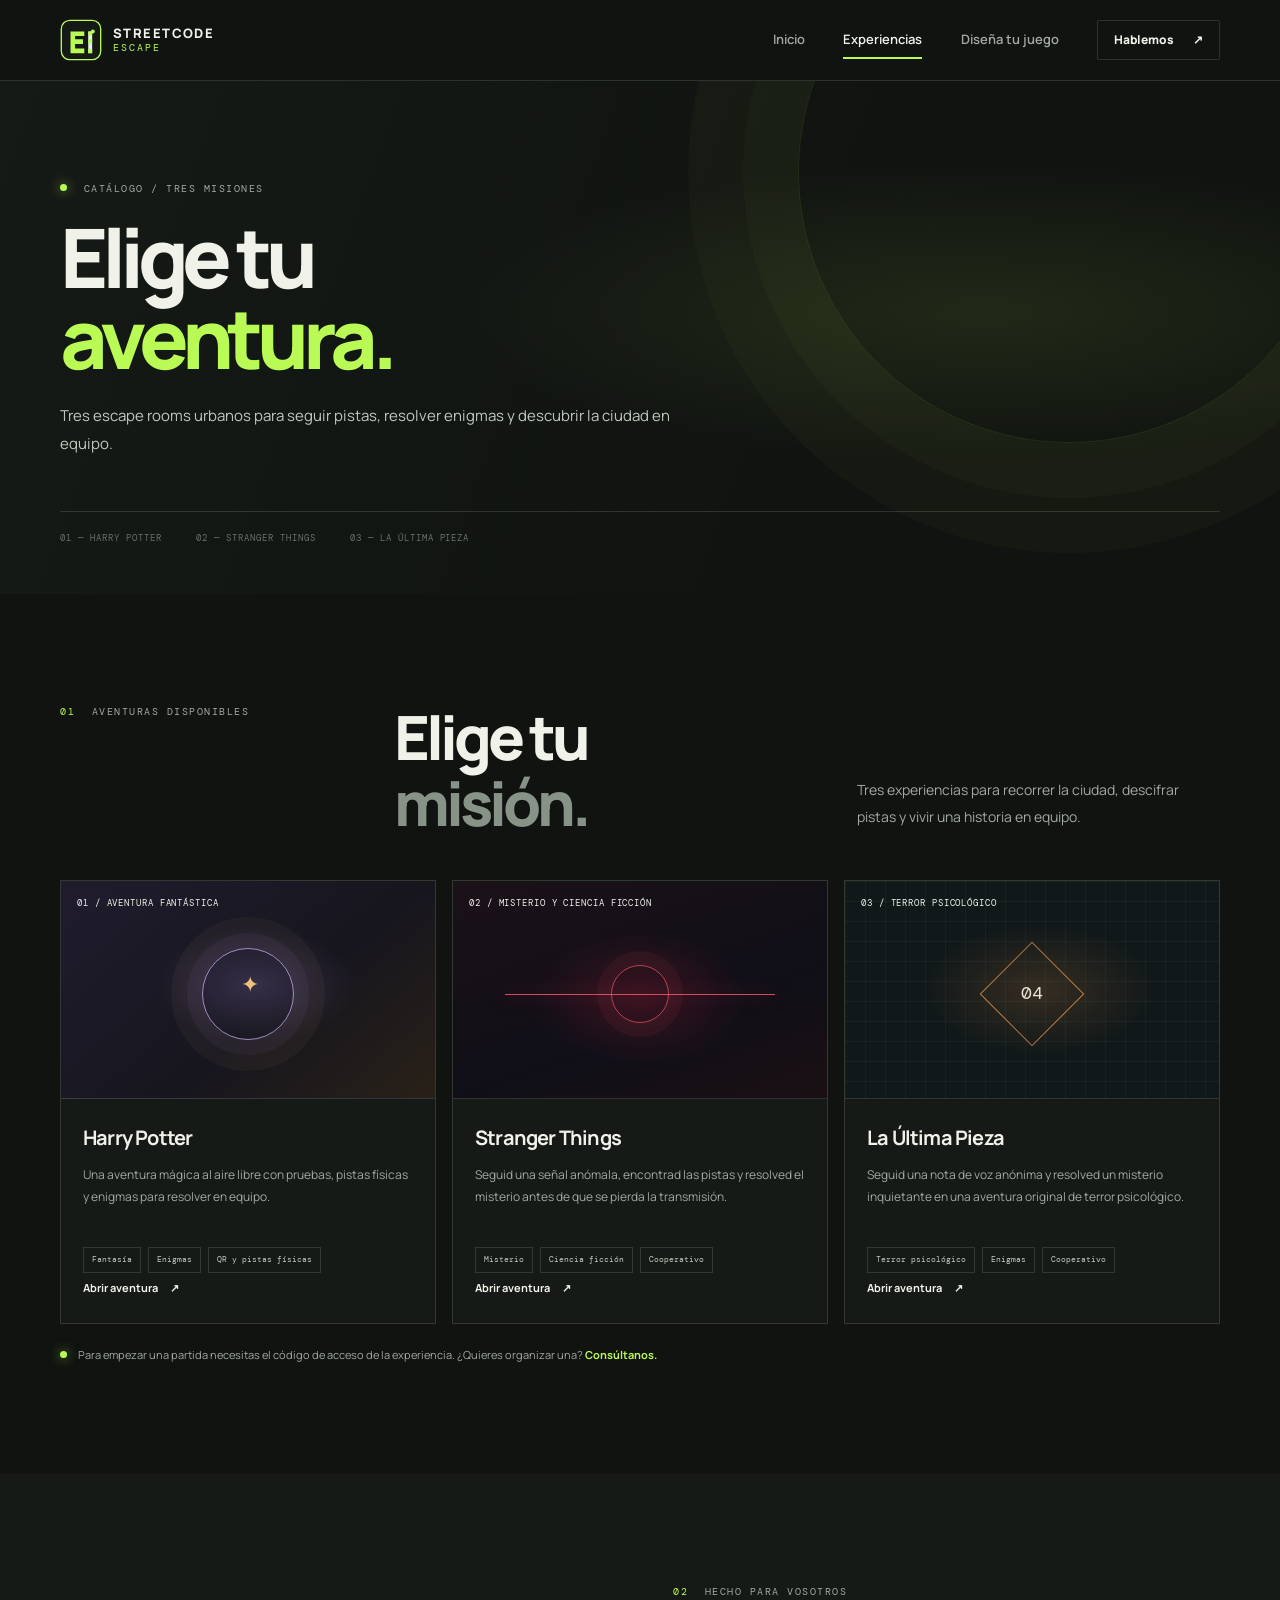
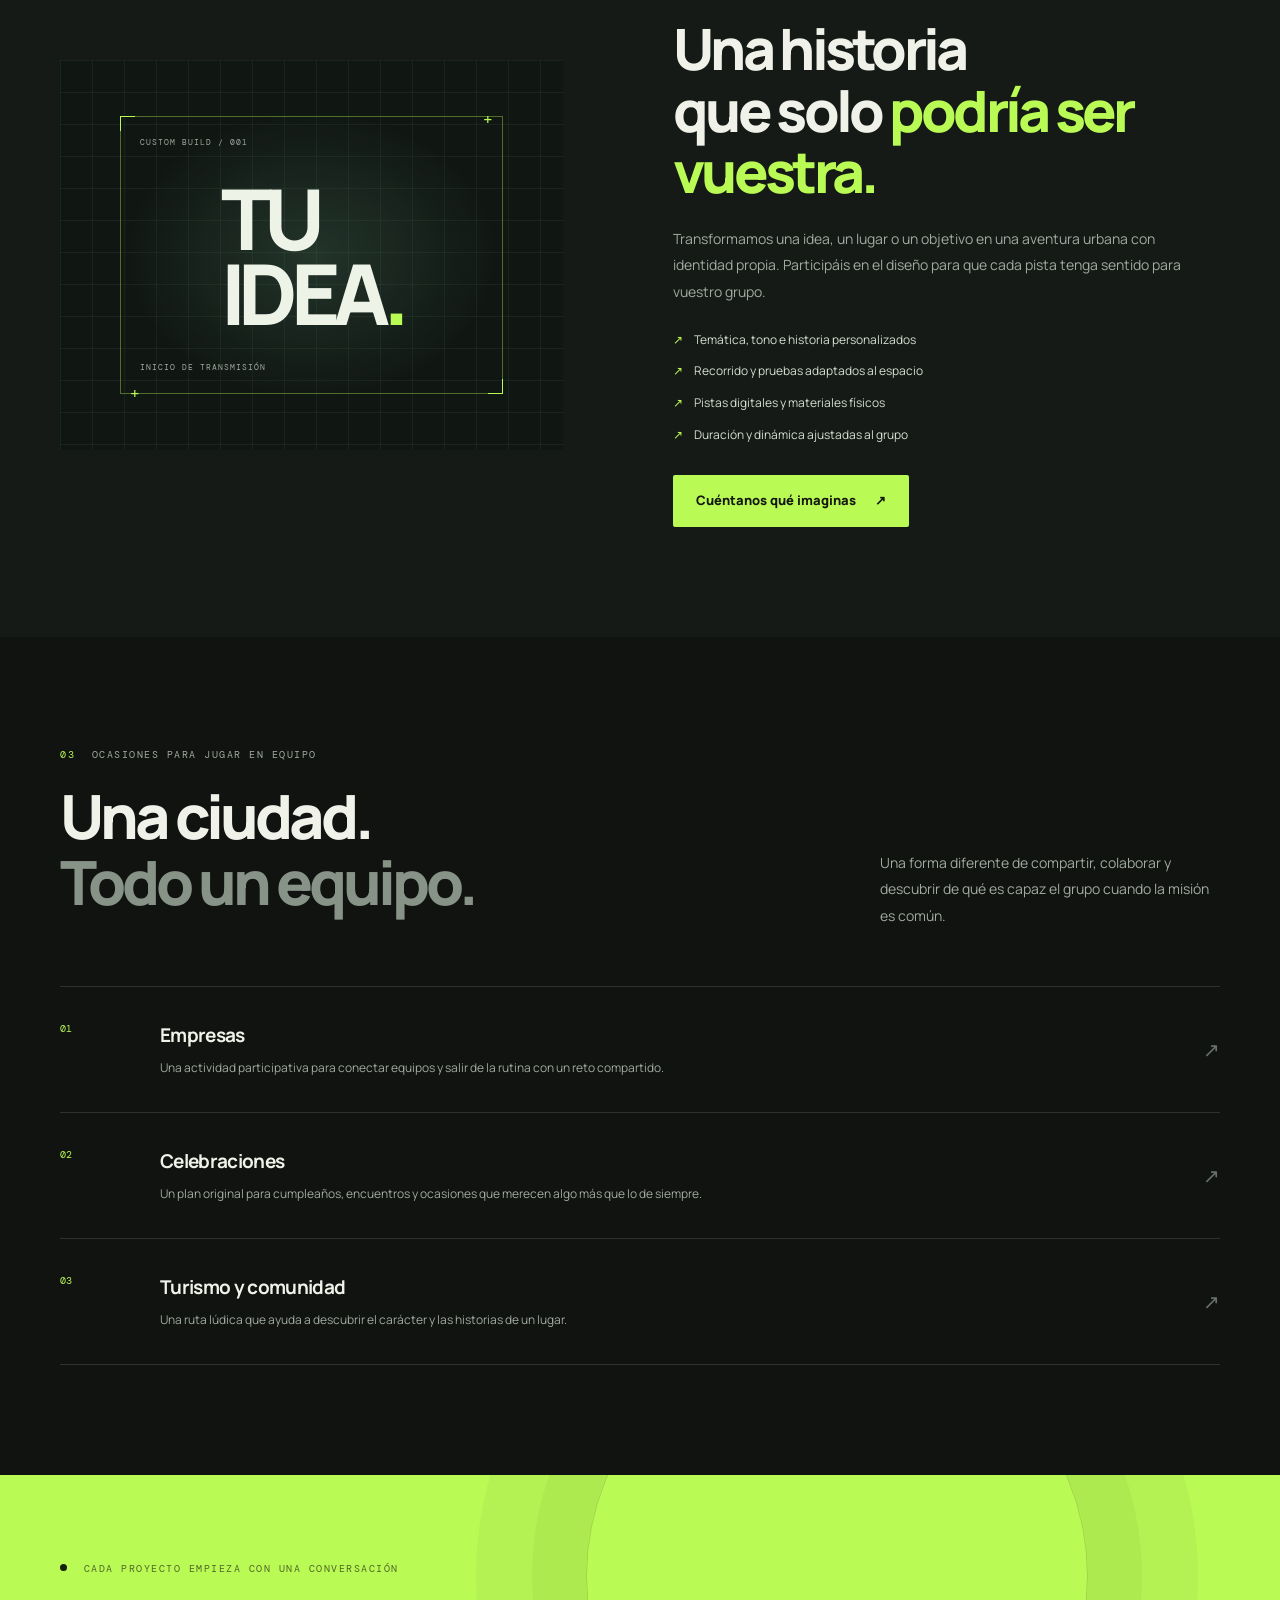
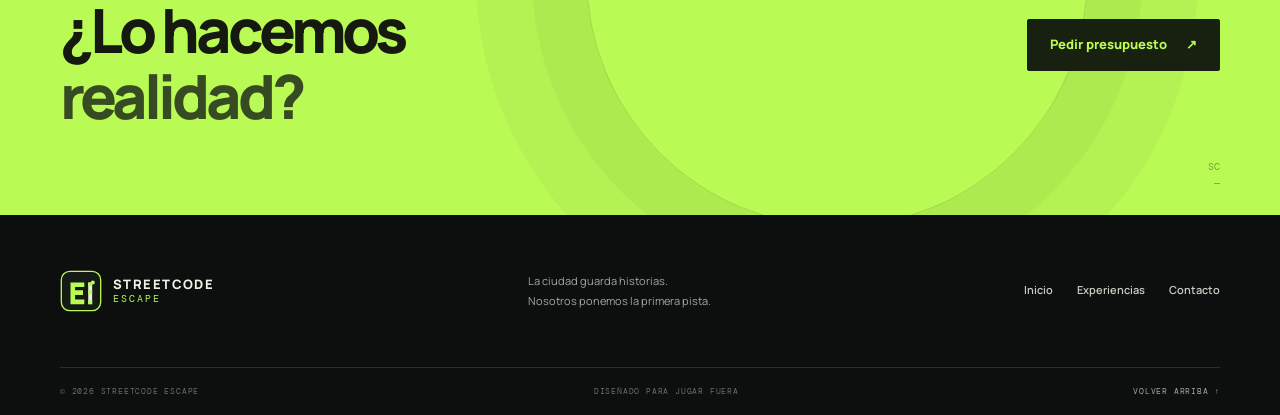
==== commit 1d70e0ce: "Cambios" ====
--- a/catalogo.html
+++ b/catalogo.html
@@ -24,17 +24,17 @@
     </header>
     <main id="contenido">
       <section class="page-hero">
-        <div class="container page-hero-inner"><p class="eyebrow"><span class="signal-dot"></span> CATÁLOGO / POSIBILIDADES INFINITAS</p><h1>Elige el punto<br>de <span class="text-accent">partida.</span></h1><p class="hero-lede">Cada grupo tiene su historia. Diseñamos experiencias urbanas a medida: desde una aventura temática hasta un juego hecho para vuestro evento.</p><div class="page-hero-meta"><span>01 — TEMÁTICAS</span><span>02 — PERSONALIZADAS</span><span>03 — EVENTOS Y EQUIPOS</span></div></div>
+        <div class="container page-hero-inner"><p class="eyebrow"><span class="signal-dot"></span> CATÁLOGO / TRES MISIONES</p><h1>Elige tu<br><span class="text-accent">aventura.</span></h1><p class="hero-lede">Tres escape rooms urbanos para seguir pistas, resolver enigmas y descubrir la ciudad en equipo.</p><div class="page-hero-meta"><span>01 — HARRY POTTER</span><span>02 — STRANGER THINGS</span><span>03 — LA ÚLTIMA PIEZA</span></div></div>
       </section>
       <section class="catalog-section section-pad" id="tematicas">
         <div class="container">
-          <div class="catalog-block-heading" data-reveal><p class="eyebrow"><span>01</span> UNIVERSOS PARA EXPLORAR</p><h2>Temáticas<br><span class="text-muted">que enganchan.</span></h2><p class="section-copy">Elige un tono, un género o una inspiración. Construimos una misión original para que el grupo forme parte de la historia.</p></div>
+          <div class="catalog-block-heading" data-reveal><p class="eyebrow"><span>01</span> AVENTURAS DISPONIBLES</p><h2>Elige tu<br><span class="text-muted">misión.</span></h2><p class="section-copy">Tres experiencias para recorrer la ciudad, descifrar pistas y vivir una historia en equipo.</p></div>
           <div class="catalog-grid">
-            <article class="catalog-card"><span class="catalog-index">A / MISTERIO</span><div class="catalog-visual catalog-visual-mystery"><span class="visual-moon"></span><span class="visual-building"></span><span class="visual-signal">?</span></div><div class="catalog-card-copy"><h3>El caso imposible</h3><p>Seguid un rastro de pistas, interrogad la ciudad y reconstruid lo que realmente ocurrió.</p><ul class="tag-list"><li>Investigación</li><li>Enigmas</li><li>Cooperativo</li></ul></div></article>
-            <article class="catalog-card"><span class="catalog-index">B / AVENTURA</span><div class="catalog-visual catalog-visual-adventure"><span class="adventure-sun"></span><span class="adventure-path"></span><span class="adventure-marker">X</span></div><div class="catalog-card-copy"><h3>La ruta secreta</h3><p>Un mapa fragmentado y una carrera contra el tiempo os guían por rincones inesperados.</p><ul class="tag-list"><li>Exploración</li><li>Desafíos</li><li>Al aire libre</li></ul></div></article>
-            <article class="catalog-card"><span class="catalog-index">C / CIENCIA FICCIÓN</span><div class="catalog-visual catalog-visual-future"><span class="future-ring"></span><span class="future-core">SC</span><span class="future-beam"></span></div><div class="catalog-card-copy"><h3>Protocolo futuro</h3><p>Descifrad una señal, conectad las pruebas y evitad que un misterioso plan llegue a completarse.</p><ul class="tag-list"><li>Tecnología</li><li>Códigos QR</li><li>Narrativa</li></ul></div></article>
+            <article class="catalog-card" id="harry-potter"><span class="catalog-index">01 / AVENTURA FANTÁSTICA</span><div class="catalog-visual catalog-visual-harry"><span class="catalog-harry-orbit"></span><span class="catalog-harry-spark">✦</span></div><div class="catalog-card-copy"><h3>Harry Potter</h3><p>Una aventura mágica al aire libre con pruebas, pistas físicas y enigmas para resolver en equipo.</p><ul class="tag-list"><li>Fantasía</li><li>Enigmas</li><li>QR y pistas físicas</li></ul><a class="card-link" href="../Escape-Harry-Potter/index.html">Abrir aventura <span aria-hidden="true">↗</span></a></div></article>
+            <article class="catalog-card" id="stranger-things"><span class="catalog-index">02 / MISTERIO Y CIENCIA FICCIÓN</span><div class="catalog-visual catalog-visual-stranger"><span class="catalog-signal-line"></span><span class="catalog-signal-core"></span></div><div class="catalog-card-copy"><h3>Stranger Things</h3><p>Seguid una señal anómala, encontrad las pistas y resolved el misterio antes de que se pierda la transmisión.</p><ul class="tag-list"><li>Misterio</li><li>Ciencia ficción</li><li>Cooperativo</li></ul><a class="card-link" href="../Escape-Stranger-Things/index.html">Abrir aventura <span aria-hidden="true">↗</span></a></div></article>
+            <article class="catalog-card" id="la-ultima-pieza"><span class="catalog-index">03 / TERROR PSICOLÓGICO</span><div class="catalog-visual catalog-visual-ultima-pieza"><span class="catalog-ultima-pieza-frame"></span><span class="catalog-ultima-pieza-signal">04</span></div><div class="catalog-card-copy"><h3>La Última Pieza</h3><p>Seguid una nota de voz anónima y resolved un misterio inquietante en una aventura original de terror psicológico.</p><ul class="tag-list"><li>Terror psicológico</li><li>Enigmas</li><li>Cooperativo</li></ul><a class="card-link" href="../Escape-La-Ultima-Pieza/index.html">Abrir aventura <span aria-hidden="true">↗</span></a></div></article>
           </div>
-          <p class="catalog-note"><span class="signal-dot"></span> Las temáticas son puntos de partida: el guion, las pruebas y el recorrido se adaptan a cada proyecto.</p>
+          <p class="catalog-note"><span class="signal-dot"></span> Para empezar una partida necesitas el código de acceso de la experiencia. ¿Quieres organizar una? <a href="contacto.html">Consúltanos.</a></p>
         </div>
       </section>
       <section class="custom-section section-pad" id="personalizado">
--- a/css/style.css
+++ b/css/style.css
@@ -373,3 +373,155 @@
   *, *::before, *::after { scroll-behavior: auto !important; animation-duration: .01ms !important; animation-iteration-count: 1 !important; transition-duration: .01ms !important; }
   [data-reveal] { opacity: 1; transform: none; }
 }
+
+.art-harry {
+  background: radial-gradient(ellipse at 52% 49%, rgba(188, 156, 255, .18), transparent 34%), linear-gradient(140deg, #201c2e, #17161e 58%, #292118);
+}
+.harry-orbit {
+  position: absolute;
+  top: 50%;
+  left: 52%;
+  width: 124px;
+  height: 124px;
+  border: 1px solid rgba(210, 187, 255, .72);
+  border-radius: 50%;
+  transform: translate(-50%, -50%);
+  box-shadow: 0 0 30px rgba(188, 156, 255, .16), inset 0 0 25px rgba(188, 156, 255, .1);
+}
+.harry-orbit::after {
+  position: absolute;
+  inset: 19px;
+  border: 1px dashed rgba(236, 195, 117, .64);
+  border-radius: 50%;
+  content: "";
+}
+.harry-spark {
+  position: absolute;
+  top: 35%;
+  left: 48%;
+  color: #ecc278;
+  font-size: 26px;
+}
+.art-stranger {
+  background: radial-gradient(ellipse at 50% 55%, rgba(220, 35, 71, .19), transparent 35%), linear-gradient(160deg, #1b1119, #100f17 62%, #1a1014);
+}
+.signal-horizon {
+  position: absolute;
+  top: 50%;
+  right: 15%;
+  left: 15%;
+  height: 1px;
+  background: linear-gradient(90deg, transparent, rgba(246, 86, 105, .8), transparent);
+  box-shadow: 0 0 22px rgba(246, 56, 89, .72);
+}
+.signal-pulse {
+  position: absolute;
+  top: 50%;
+  left: 50%;
+  width: 92px;
+  height: 92px;
+  border: 1px solid rgba(246, 86, 105, .52);
+  border-radius: 50%;
+  transform: translate(-50%, -50%);
+  box-shadow: 0 0 0 18px rgba(246, 86, 105, .055), 0 0 0 37px rgba(246, 86, 105, .035);
+}
+.art-ultima-pieza {
+  background:
+    linear-gradient(rgba(145, 213, 196, .045) 1px, transparent 1px),
+    linear-gradient(90deg, rgba(145, 213, 196, .045) 1px, transparent 1px),
+    radial-gradient(ellipse at 52% 50%, rgba(232, 149, 74, .17), transparent 38%),
+    linear-gradient(145deg, #131c1c, #101515 62%, #1b1713);
+  background-size: 24px 24px, 24px 24px, auto, auto;
+}
+.ultima-pieza-frame {
+  position: absolute;
+  top: 50%;
+  left: 52%;
+  width: 100px;
+  height: 100px;
+  border: 1px solid rgba(232, 149, 74, .74);
+  transform: translate(-50%, -50%) rotate(45deg);
+  box-shadow: 0 0 30px rgba(232, 149, 74, .13), inset 0 0 24px rgba(145, 213, 196, .07);
+}
+.ultima-pieza-signal {
+  position: absolute;
+  top: 50%;
+  left: 52%;
+  color: #e9e3d5;
+  font-family: var(--mono);
+  font-size: 23px;
+  letter-spacing: .08em;
+  transform: translate(-50%, -50%);
+}
+.catalog-visual-harry {
+  background: radial-gradient(ellipse at 52% 48%, rgba(188, 156, 255, .18), transparent 36%), linear-gradient(140deg, #201c2e, #17161e 58%, #292118);
+}
+.catalog-harry-orbit {
+  position: absolute;
+  top: 52%;
+  left: 50%;
+  width: 92px;
+  height: 92px;
+  border: 1px solid rgba(210, 187, 255, .72);
+  border-radius: 50%;
+  transform: translate(-50%, -50%);
+  box-shadow: 0 0 0 15px rgba(188, 156, 255, .05), 0 0 0 31px rgba(236, 195, 117, .04);
+}
+.catalog-harry-spark {
+  position: absolute;
+  top: 39%;
+  left: 48%;
+  color: #ecc278;
+  font-size: 22px;
+}
+.catalog-visual-stranger {
+  background: radial-gradient(ellipse at 50% 54%, rgba(220, 35, 71, .2), transparent 40%), linear-gradient(160deg, #1b1119, #100f17 62%, #1a1014);
+}
+.catalog-signal-line {
+  position: absolute;
+  top: 52%;
+  right: 14%;
+  left: 14%;
+  height: 1px;
+  background: rgba(246, 86, 105, .85);
+  box-shadow: 0 0 18px rgba(246, 56, 89, .7);
+}
+.catalog-signal-core {
+  position: absolute;
+  top: 52%;
+  left: 50%;
+  width: 58px;
+  height: 58px;
+  border: 1px solid rgba(246, 86, 105, .7);
+  border-radius: 50%;
+  transform: translate(-50%, -50%);
+  box-shadow: 0 0 0 14px rgba(246, 86, 105, .06);
+}
+.catalog-visual-ultima-pieza {
+  background:
+    linear-gradient(rgba(145, 213, 196, .05) 1px, transparent 1px),
+    linear-gradient(90deg, rgba(145, 213, 196, .05) 1px, transparent 1px),
+    radial-gradient(ellipse at 52% 50%, rgba(232, 149, 74, .17), transparent 42%),
+    #111819;
+  background-size: 20px 20px, 20px 20px, auto, auto;
+}
+.catalog-ultima-pieza-frame {
+  position: absolute;
+  top: 52%;
+  left: 50%;
+  width: 74px;
+  height: 74px;
+  border: 1px solid rgba(232, 149, 74, .78);
+  transform: translate(-50%, -50%) rotate(45deg);
+}
+.catalog-ultima-pieza-signal {
+  position: absolute;
+  top: 52%;
+  left: 50%;
+  color: #e9e3d5;
+  font-family: var(--mono);
+  font-size: 18px;
+  transform: translate(-50%, -50%);
+}
+.catalog-note a { color: var(--accent); font-weight: 700; }
+.catalog-card-copy .card-link { margin-top: 2px; }
